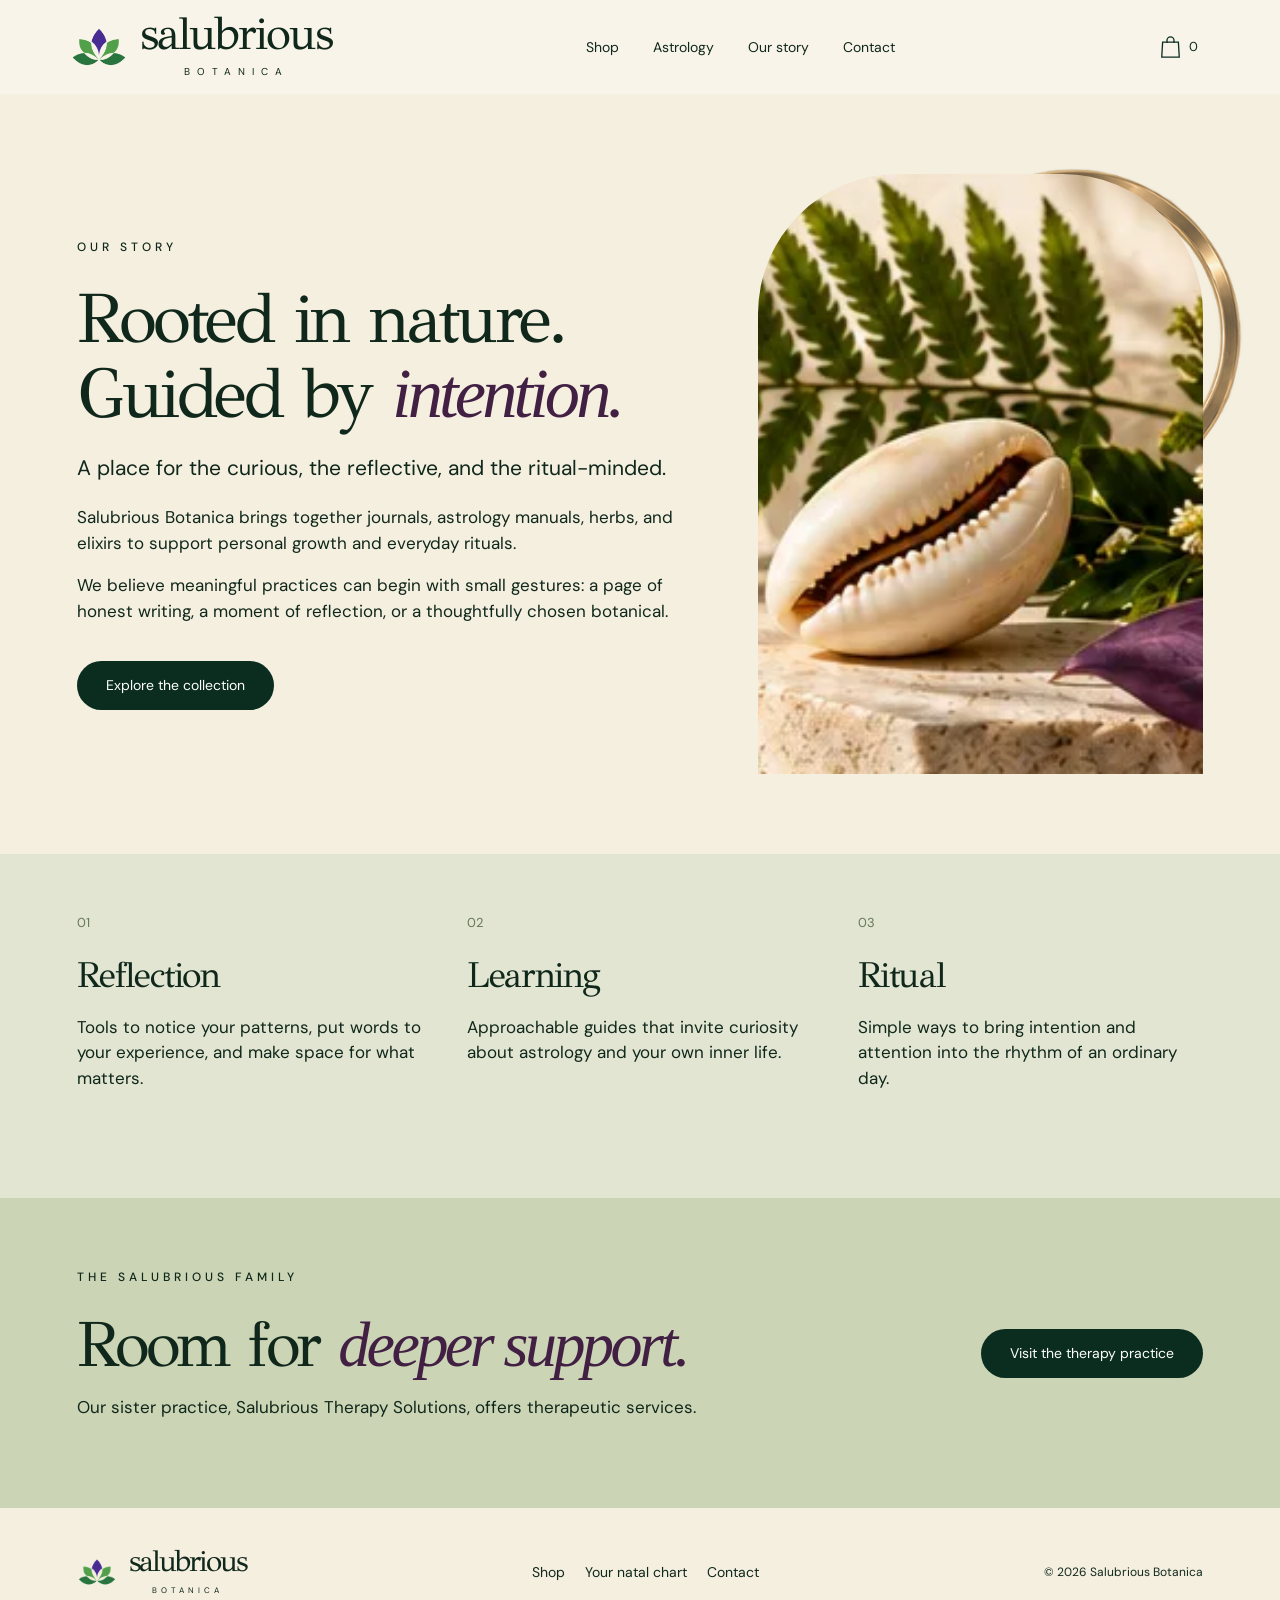
==== about/index.html @ 60b83672 "Initial commit: Salubrious Botanica static site" ====
<!doctype html><html lang="en"><head><meta charset="utf-8"><meta name="viewport" content="width=device-width,initial-scale=1"><title>Our Story · Salubrious Botanica</title><meta name="description" content="Our Story — botanical tools for intentional living."><link rel="icon" href="/assets/lotus.png"><link rel="preconnect" href="https://fonts.googleapis.com"><link rel="preconnect" href="https://fonts.gstatic.com" crossorigin><link href="https://fonts.googleapis.com/css2?family=DM+Sans:wght@400;500;600&family=GFS+Didot&display=swap" rel="stylesheet"><link rel="stylesheet" href="/styles.css"><link rel="stylesheet" href="/store.css"></head><body><header><a class="brand" href="/" aria-label="Salubrious Botanica home"><img src="/assets/lotus.png" alt="" width="58" height="58"><span>salubrious<small>BOTANICA</small></span></a><nav aria-label="Main navigation"><a href="/shop/">Shop</a><a href="/astrology/">Astrology</a><a href="/about/">Our story</a><a href="/contact/">Contact</a></nav><div class="header-actions"><button class="cart-toggle" aria-label="Open shopping bag"><svg width="21" height="24" viewBox="0 0 24 27" fill="none" aria-hidden="true"><path d="M3 8h18l1 17H2L3 8Z M8 9V6a4 4 0 0 1 8 0v3" stroke="currentColor" stroke-width="1.5"/></svg><span class="cart-count">0</span></button><button class="menu-toggle" aria-expanded="false" aria-label="Open menu">Menu</button></div></header><main><section class="about-layout"><div><p class="eyebrow">OUR STORY</p><h1>Rooted in nature.<br>Guided by <em>intention.</em></h1><p class="lead">A place for the curious, the reflective, and the ritual-minded.</p><p>Salubrious Botanica brings together journals, astrology manuals, herbs, and elixirs to support personal growth and everyday rituals.</p><p>We believe meaningful practices can begin with small gestures: a page of honest writing, a moment of reflection, or a thoughtfully chosen botanical.</p><a class="button" href="/shop/">Explore the collection</a></div><div class="about-art"><img src="/assets/ritual.webp" alt="Cowrie shell and botanicals on a sunlit stone surface"><img class="about-art-ring" src="/assets/ring.png" alt="" aria-hidden="true"></div></section><section class="values store-section"><article><span>01</span><h3>Reflection</h3><p>Tools to notice your patterns, put words to your experience, and make space for what matters.</p></article><article><span>02</span><h3>Learning</h3><p>Approachable guides that invite curiosity about astrology and your own inner life.</p></article><article><span>03</span><h3>Ritual</h3><p>Simple ways to bring intention and attention into the rhythm of an ordinary day.</p></article></section><section class="journal-callout"><div><p class="eyebrow">THE SALUBRIOUS FAMILY</p><h2>Room for <em>deeper support.</em></h2><p>Our sister practice, Salubrious Therapy Solutions, offers therapeutic services.</p></div><a class="button" href="https://www.salubrioustherapysolutions.com/">Visit the therapy practice</a></section></main><footer><a class="brand" href="/"><img src="/assets/lotus.png" alt="" width="40" height="40"><span>salubrious<small>BOTANICA</small></span></a><div class="footer-links"><a href="/shop/">Shop</a><a href="/astrology/">Your natal chart</a><a href="/contact/">Contact</a></div><small>© <span id="year"></span> Salubrious Botanica</small></footer><div id="toast" role="status" aria-live="polite"></div><dialog id="cart-dialog" aria-labelledby="cart-title"><div class="cart-head"><div><p class="eyebrow">YOUR RITUALS</p><h2 id="cart-title">Your bag</h2></div><button class="icon-close" data-close-cart aria-label="Close bag">×</button></div><div id="cart-lines"></div><div id="cart-summary"></div></dialog><script src="/catalog.js"></script><script src="/common.js"></script></body></html>
---- styles.css ----
:root{--forest:#0b2d20;--plum:#422044;--cream:#f4efdf;--sage:#cbd4b4;--ink:#10271b;--gold:#a99258}*{box-sizing:border-box}html{scroll-behavior:smooth;scroll-padding-top:90px}body{margin:0;background:var(--cream);color:var(--ink);font:17px/1.5 'DM Sans',sans-serif}a{color:inherit;text-decoration:none}button{font:inherit}a:focus-visible,button:focus-visible,summary:focus-visible{outline:3px solid #785382;outline-offset:6px}header{height:94px;padding:0 5.5%;display:flex;align-items:center;justify-content:space-between;gap:30px;background:#f8f4e9;position:relative;z-index:20}.brand{display:flex;align-items:center;gap:12px}.brand img{object-fit:contain}.brand span{font:46px/.9 'GFS Didot',Georgia,serif;letter-spacing:-2px}.brand small{display:block;font:10px/1.8 'DM Sans',sans-serif;letter-spacing:7px;text-align:center;margin-top:8px}nav{display:flex;gap:34px;font-size:14px}nav a:hover{color:var(--plum)}.button{border:0;background:var(--forest);color:#fff;padding:14px 29px;border-radius:99px;font-size:14px;display:inline-flex;align-items:center;justify-content:center;transition:background .2s,transform .2s}.button:hover{background:var(--plum);transform:translateY(-2px)}.menu-toggle{display:none}.hero{position:relative;min-height:780px;overflow:hidden;isolation:isolate;background:#eee6d5}.hero-backdrop{position:absolute;inset:0;z-index:-1;background:url('assets/backdrop.webp') center/cover}.hero-copy{position:relative;z-index:12;width:48%;padding:90px 0 95px 6%}.eyebrow{font-size:12px;font-weight:500;letter-spacing:4px;margin:0 0 26px}h1,h2,h3{font-family:'GFS Didot',Georgia,serif;font-weight:400;margin:0;letter-spacing:-.055em}h1{font-size:clamp(65px,7.65vw,124px);line-height:.94}em{font-family:Georgia,serif;font-weight:400;color:var(--plum);letter-spacing:-.055em}.intro{font-size:21px;line-height:1.45;margin:28px 0}.hero-stage{position:absolute;right:0;top:0;width:59%;height:100%;pointer-events:none}.layer{position:absolute;will-change:transform;transform:translate3d(var(--tx,0px),var(--ty,0px),0) rotate(var(--rot,0deg));opacity:1}.layer img{display:block;width:100%;height:100%;object-fit:contain;filter:drop-shadow(0 12px 12px #14230b18)}.pedestal{left:15%;bottom:-5%;width:83%;height:43%;z-index:2}.palm{right:-13%;top:4%;width:68%;height:76%;z-index:1}.vase{right:17%;bottom:13%;width:33%;height:48%;z-index:3}.ring{left:11%;top:25%;width:85%;height:66%;z-index:4}.monstera{left:-3%;top:15%;width:62%;height:55%;z-index:5}.shell{width:13%;height:21%;z-index:6}.shell::before{content:'';position:absolute;top:-300px;bottom:92%;left:50%;width:1px;background:#a89460}.shell-one{top:2%;left:35%;transform:rotate(-9deg)}.shell-two{top:12%;left:51%}.shell-three{top:23%;left:41%}.bottle{left:24%;bottom:12%;width:15%;height:25%;z-index:7}.journal{left:38%;bottom:10%;width:23%;height:27%;z-index:8}.replay{position:absolute;right:32px;bottom:25px;z-index:15;background:#f8f4e9cc;border:1px solid #234d3655;border-radius:30px;padding:8px 16px;color:var(--forest);font-size:12px;cursor:pointer}.section{padding:95px 6%}.shop{background:radial-gradient(ellipse at 80% 0,#eef0d8aa,transparent 65%),var(--sage)}.section-heading{display:flex;justify-content:space-between;align-items:end;margin-bottom:40px}h2{font-size:clamp(44px,6vw,90px);line-height:1.03}.category-note{font-size:11px;letter-spacing:2px;line-height:2.2;border-bottom:1px solid #54744c;padding-bottom:10px}.cards{display:grid;grid-template-columns:repeat(3,1fr);gap:24px}.card{background:var(--cream);border-radius:10px;overflow:hidden}.card-image{display:block;overflow:hidden;aspect-ratio:1.7}.card-image img{width:100%;height:100%;object-fit:cover;transition:transform .7s}.card:hover .card-image img{transform:scale(1.06)}.card-body{padding:26px 27px 30px}h3{font-size:29px;line-height:1.12;letter-spacing:-.04em}.card p{font-size:16px;line-height:1.4;margin:15px 0 28px;min-height:45px}.text-link{font-size:12px;letter-spacing:2px;text-transform:uppercase;border-bottom:1px solid #76906d;padding-bottom:8px;display:inline-block}.story{display:grid;grid-template-columns:1fr 1fr;align-items:center;overflow:hidden;background:#f7f0e1}.story-copy{padding:90px 0 90px 12%;position:relative;z-index:1}.story h2{font-size:clamp(45px,5.5vw,82px)}.story-copy>p:not(.eyebrow){max-width:520px;font-size:20px;margin-top:25px}.story-copy .story-detail{font-size:16px!important}.story>img{width:100%;height:100%;min-height:540px;object-fit:cover}.faq{background:#f9f6ee}.questions{margin-top:40px;max-width:1000px}details{border-top:1px solid #cad1c2;padding:23px 0}details:last-child{border-bottom:1px solid #cad1c2}summary{cursor:pointer;font-size:20px;list-style:none;display:flex;justify-content:space-between;gap:25px}summary::after{content:'+';font-size:28px;color:var(--plum)}details[open] summary::after{content:'−'}details p{max-width:760px;color:#465642;font-size:16px}details a{text-decoration:underline;overflow-wrap:anywhere}.newsletter{background:var(--forest);color:var(--cream);padding:90px 8%;display:flex;align-items:center;justify-content:space-between;gap:40px}.newsletter .eyebrow{color:#b8a264}.newsletter h2{font-size:clamp(40px,4vw,64px);letter-spacing:-.03em}.newsletter p{margin-bottom:0}.light{background:var(--cream);color:var(--forest);white-space:nowrap}.light:hover{color:#fff}footer{padding:40px 6%;display:flex;align-items:center;justify-content:space-between;gap:25px;font-size:14px}footer .brand span{font-size:30px}footer .brand small{font-size:8px;letter-spacing:4px}footer>a:not(.brand){overflow-wrap:anywhere}footer small{font-size:12px}
@media(min-width:1700px){.hero{min-height:920px}.hero-copy{padding-top:120px}}@media(max-width:1050px){header{height:82px;padding:0 4%}.brand span{font-size:34px}.brand img{width:43px;height:43px}nav{gap:20px}.header-cta{display:none}.hero{min-height:660px}.hero-copy{padding:70px 0 70px 5%;width:49%}h1{font-size:8vw}.intro{font-size:17px}.card-body{padding:22px 18px}h3{font-size:24px}.section{padding:75px 5%}.category-note{display:none}.story>img{min-height:500px}.story-copy{padding:65px 20px 65px 10%}footer{flex-wrap:wrap}}@media(max-width:700px){header{height:80px}.brand span{font-size:32px}.brand small{letter-spacing:5px;font-size:8px}nav{display:none;position:absolute;top:80px;left:0;right:0;background:#f8f4e9;padding:28px;box-shadow:0 8px 14px #0001}nav.open{display:flex;flex-direction:column}.menu-toggle{display:block;background:none;border:1px solid #164329;border-radius:30px;padding:8px 15px;font-size:13px;color:var(--forest)}.hero{min-height:1050px}.hero-copy{width:100%;padding:50px 6% 0}.eyebrow{font-size:10px;letter-spacing:2.4px}h1{font-size:clamp(64px,15vw,95px);line-height:.97}.hero-copy .intro{max-width:300px;font-size:18px}.hero-stage{width:100%;height:500px;bottom:0;top:auto;right:0}.hero-backdrop{background-position:62% bottom;background-size:auto 100%}.replay{right:18px;bottom:15px}.section{padding:65px 6%}h2{font-size:49px}.cards{grid-template-columns:1fr;gap:25px}.card-image{aspect-ratio:1.8}.card-body{padding:26px}h3{font-size:31px}.card p{min-height:0}.story{grid-template-columns:1fr}.story-copy{padding:65px 6% 40px}.story h2{font-size:51px}.story>img{min-height:0;height:330px}.newsletter{padding:65px 6%;flex-direction:column;align-items:start;gap:25px}.newsletter h2{font-size:46px}summary{font-size:18px}footer{flex-direction:column;align-items:start;padding:35px 6%}.desktop-break{display:none}}@media(prefers-reduced-motion:reduce){html{scroll-behavior:auto}*,*::before,*::after{transition:none!important;animation:none!important}.layer{will-change:auto}}
/* Additional independent layers restore the approved still life. */
.slab{left:6%;bottom:-1%;width:96%;height:12%;z-index:2}.column{left:44%;bottom:12%;width:22%;height:39%;z-index:2}.trailing-plant{left:-9%;bottom:0;width:39%;height:34%;z-index:10}.orb{left:53%;bottom:11%;width:27%;height:26%;z-index:6}.gold-sphere{left:69%;bottom:1%;width:13%;height:13%;z-index:11}.pedestal{left:27%;bottom:0;width:56%;height:25%;z-index:7}.bottle{left:27%;bottom:9%;height:23%;z-index:9}.journal{left:38%;bottom:10%;height:25%;z-index:9}.vase{right:14%;bottom:7%;height:54%;width:34%}.ring{left:16%;top:32%;width:79%;height:64%}.monstera{left:-3%;top:17%;width:59%;height:53%}.shell{height:auto;width:9%;transform-origin:50% 0}.shell img{height:auto;width:100%;object-fit:fill;filter:drop-shadow(2px 5px 4px #0002)}.shell::before{top:-1000px;bottom:calc(100% - 3px);left:50%;width:2px;background:#ac8950}.shell-one{top:0;left:35%}.shell-two{top:9%;left:49%}.shell-three{top:19%;left:40%}
/* The photographed cord is offset within the transparent asset. */
.shell::before{left:57.77%;bottom:calc(100% - 6px);transform:translateX(-50%)}
.shell{transform-origin:57.77% 0}
/* One shared scene proportion keeps the assembled still life compact. */
@media(min-width:701px){.hero{min-height:680px;height:clamp(680px,56vw,860px)}.hero-copy{padding-top:70px;padding-bottom:55px}.hero-stage{width:64%;height:auto;aspect-ratio:1.12;max-height:100%;top:auto;bottom:0;right:-1%}h1{font-size:clamp(68px,7.25vw,116px)}}
.hero-stage .layer img{object-fit:fill}
.palm{left:68%;right:auto;top:7%;width:42%;height:76%;z-index:1}
.monstera{left:10%;top:25%;width:43%;height:46%;z-index:5}
.vase{left:57%;right:auto;top:37%;bottom:auto;width:25%;height:54%;z-index:3}
.ring{left:33%;top:42%;width:65%;height:53%;z-index:4}
.column{left:47%;bottom:10%;width:19%;height:30%;z-index:2}
.slab{left:15%;bottom:0;width:88%;height:9%;z-index:2}
.pedestal{left:29%;bottom:2%;width:47%;height:16%;z-index:7}
.orb{left:61%;bottom:12%;width:22%;height:23%;z-index:6}
.gold-sphere{left:73%;bottom:2%;width:10%;height:10%;z-index:11}
.trailing-plant{left:0;bottom:1%;width:35%;height:31%;z-index:10}
.bottle{left:37%;bottom:11%;width:7%;height:20%;z-index:9}
.journal{left:43%;bottom:11%;width:17%;height:20%;z-index:9}
.shell{width:7.8%;height:auto}.shell-one{left:47%;top:0}.shell-two{left:59%;top:10%}.shell-three{left:51%;top:20%}
@media(max-width:700px){.hero{min-height:1050px}.hero-stage{width:111%;right:-7%;height:auto;aspect-ratio:1.12;bottom:0;top:auto;max-height:520px}}
.monstera{left:10%;top:24%;width:45%;height:76%;z-index:5}
.palm{left:56%;top:10%;width:43%;height:78%;z-index:1}
.trailing-plant{left:14%;bottom:3%;width:31%;height:32%;z-index:1}
.shell::before{display:none}
.wire-anchor{position:absolute;left:57.77%;top:.8%;width:0;height:0;pointer-events:none}
.hero-wires{position:absolute;inset:0;width:100%;height:100%;overflow:visible;pointer-events:none;z-index:6}
.hero-wires line{stroke:#ac8950;stroke-width:1.5;vector-effect:non-scaling-stroke}
/* On phones the shell group hangs from the hero ceiling, above the still life. */
@media(max-width:700px){
 .shell{width:5.8%;z-index:14}
 .shell-one{left:73%;top:calc(0px - var(--hero-gap,650px) + 45px)}
 .shell-two{left:84%;top:calc(0px - var(--hero-gap,650px) + 90px)}
 .shell-three{left:92%;top:calc(0px - var(--hero-gap,650px) + 145px)}
 .hero-wires{z-index:13}
}
@media(max-width:700px){
 body.menu-open{overflow:hidden}
 header nav.open{position:fixed;inset:0;width:100%;height:100vh;height:100dvh;z-index:30;display:flex;flex-direction:column;align-items:center;justify-content:center;gap:30px;padding:100px 24px;background:#f8f4e9;box-shadow:none;text-align:center;overflow-y:auto}
 header nav.open a{font-family:'GFS Didot',Georgia,serif;font-size:clamp(36px,10vw,56px);line-height:1.2;letter-spacing:-.035em;padding:5px 20px}
 header nav.open a:hover{color:var(--plum)}
 body.menu-open .menu-toggle{position:fixed;top:22px;right:4%;z-index:31;background:#f8f4e9}
}
@media(max-width:700px) and (max-height:500px){header nav.open{gap:10px;padding:60px 20px 20px}header nav.open a{font-size:30px;padding:2px 16px}}
---- store.css ----
.header-actions{display:flex;align-items:center;gap:18px}.cart-toggle{background:transparent;border:0;display:flex;gap:8px;align-items:center;color:var(--forest);padding:12px;cursor:pointer}.cart-count{font-size:13px}.inner-intro{padding:85px 6% 65px;background:linear-gradient(110deg,#e5e9d5,#f4efdf 80%)}.inner-intro h1{font-size:clamp(58px,7vw,106px);line-height:1.04}.inner-intro>p:not(.eyebrow){font-size:20px;max-width:620px;margin-top:25px}.store-section{padding:55px 6% 90px}.sample-note{font-size:14px;color:#47503e;border-left:2px solid #a99258;padding:12px 18px;background:#eee9d9;margin:0 0 30px}.shop-toolbar{display:flex;justify-content:space-between;gap:20px;align-items:center;flex-wrap:wrap}.filters{display:flex;gap:9px;flex-wrap:wrap}.filters button{border:1px solid #bfc9b6;background:none;border-radius:40px;padding:11px 19px;cursor:pointer;font-size:14px;color:var(--forest)}.filters button.active{background:var(--forest);color:#fff;border-color:var(--forest)}.sort-label{font-size:14px;display:flex;align-items:center;gap:9px}select,input{font:inherit;color:var(--forest);border:1px solid #b5bea9;background:#fcfaf4;border-radius:5px;padding:12px;max-width:100%}select{cursor:pointer}label{font-size:14px}.muted{font-size:14px;color:#52604c}.product-grid{display:grid;grid-template-columns:repeat(3,minmax(0,1fr));gap:45px 28px}.product-photo{display:block;aspect-ratio:1;position:relative;overflow:hidden;border-radius:8px}.product-photo img{width:100%;height:100%;object-fit:cover;transition:transform .7s}.product-photo:hover img{transform:scale(1.035)}.product-photo>span{position:absolute;bottom:16px;left:16px;border-radius:24px;padding:7px 13px;background:#f8f3e9dd;font-size:12px;letter-spacing:1px}.product-card-info{padding:22px 0}.product-card-info .eyebrow{font-size:10px;letter-spacing:2px;margin-bottom:12px}.product-card-info h3{font-size:29px}.product-card-info p:not(.eyebrow){font-size:15px;color:#52604c;line-height:1.5}.product-card-bottom{display:flex;justify-content:space-between;align-items:center;gap:15px}.small-add{background:none;border:0;border-bottom:1px solid #6f8269;padding:8px 0;font-size:13px;cursor:pointer;color:var(--forest)}.product-card-bottom strong{font-size:17px;font-weight:500}.journal-callout{padding:70px 6%;background:var(--sage);display:flex;justify-content:space-between;gap:35px;align-items:center}.journal-callout h2{font-size:clamp(42px,5vw,70px)}.product-detail{display:grid;grid-template-columns:1fr 1fr;gap:6%;padding:65px 6% 90px;align-items:start}.product-gallery img{width:100%;height:auto;border-radius:8px;display:block}.product-gallery{position:sticky;top:30px}.product-copy h1{font-size:clamp(46px,4.5vw,70px);line-height:1.06;margin:20px 0}.breadcrumb{font-size:13px;color:#617058;display:block;margin-bottom:38px}.product-copy .eyebrow{font-size:11px;margin-bottom:10px}.product-price{font-size:24px}.product-price span{font-size:12px;letter-spacing:1px;margin-left:8px}.lead{font-size:21px}.product-size{font-size:14px;color:#637159}.buy-row{display:flex;align-items:end;gap:18px;margin:28px 0 12px}.buy-row label{display:flex;flex-direction:column;gap:8px}.buy-row .button{flex:1;cursor:pointer;padding:17px 24px}.product-copy details ul{padding-left:20px;font-size:15px}.product-copy details summary{font-size:17px}.demo-caption{font-size:12px;color:#617058;margin:12px 0 25px}.related h2{font-size:60px;margin-bottom:40px}.about-layout{padding:80px 6%;display:grid;grid-template-columns:1.15fr .85fr;gap:7%;align-items:center}.about-layout h1{font-size:clamp(45px,5.5vw,83px);line-height:1.06}.about-layout p{max-width:600px}.about-layout>img{width:100%;height:600px;object-fit:cover;border-radius:140px 140px 0 0}.about-layout .button{margin-top:20px}.values{display:grid;grid-template-columns:repeat(3,1fr);gap:45px;background:#e1e5d1}.values span{color:#68785c;font-size:13px}.values h3{font-size:36px;margin:20px 0}.contact-grid{display:grid;grid-template-columns:repeat(3,1fr);gap:40px}.contact-grid h3{font-size:31px;margin-bottom:20px}.contact-grid a{font-size:16px;text-decoration:underline;overflow-wrap:anywhere}.contact-grid p{font-size:16px}.footer-links{display:flex;gap:20px}.not-found{grid-column:1/-1;padding:70px 0}.not-found h1{font-size:70px}body.cart-open{overflow:hidden}#cart-dialog{position:fixed;inset:0 0 0 auto;width:min(500px,100%);height:100dvh;max-height:100dvh;max-width:100%;margin:0;padding:30px;background:#f9f6ec;border:0;color:var(--forest);box-shadow:-10px 0 50px #0002;overflow:auto}#cart-dialog::backdrop{background:#071e1b77;backdrop-filter:blur(3px)}.cart-head{display:flex;justify-content:space-between;align-items:center;border-bottom:1px solid #ccd2c1;padding-bottom:22px}.cart-head .eyebrow{font-size:10px;margin:0 0 8px}.cart-head h2{font-size:43px}.icon-close{background:none;border:0;font-size:32px;padding:10px;cursor:pointer;color:var(--forest)}.cart-line{display:grid;grid-template-columns:80px 1fr auto;gap:16px;padding:25px 0;border-bottom:1px solid #d4d8c9}.cart-line img{width:80px;height:90px;object-fit:cover;border-radius:4px}.cart-line h3{font-size:21px}.cart-line p{font-size:14px;margin:8px 0}.quantity{display:inline-flex;align-items:center;border:1px solid #becab4;border-radius:3px;gap:8px}.quantity button{background:none;border:0;width:28px;height:28px;cursor:pointer;color:var(--forest)}.quantity span{font-size:14px;min-width:15px;text-align:center}.quantity button:disabled{opacity:.3;cursor:default}.line-end{display:flex;flex-direction:column;align-items:end;gap:35px}.line-end strong{font-size:14px;white-space:nowrap}.line-end button{font-size:11px;text-decoration:underline;background:none;border:0;color:#6d695b;cursor:pointer}.subtotal{display:flex;justify-content:space-between;font-size:19px;gap:25px;margin:25px 0 12px}.full{width:100%;margin-top:14px}.empty-bag{padding:70px 0}.empty-bag h3{font-size:37px}.empty-bag .eyebrow{font-size:10px}.empty-bag .button{margin-top:20px}#toast{position:fixed;bottom:25px;left:50%;transform:translate(-50%,20px);opacity:0;pointer-events:none;padding:12px 25px;border-radius:30px;background:var(--forest);color:#fff;font-size:14px;z-index:100;transition:.2s}#toast.visible{transform:translate(-50%,0);opacity:1}.checkout-layout{display:grid;grid-template-columns:1.5fr 1fr;gap:70px}.checkout-layout aside{background:#e3e8d4;padding:35px;align-self:start}.checkout-layout .cart-line{grid-template-columns:95px 1fr auto}.checkout-layout .cart-line img{width:95px;height:95px}.checkout-layout h3{font-size:30px}.astrology-intro{background:var(--forest);color:var(--cream);padding:75px 6%}.astrology-intro h1{font-size:clamp(58px,6vw,95px);line-height:1.04}.astrology-intro em{color:#cab4d4}.astrology-intro>p:not(.eyebrow){max-width:650px;font-size:20px}.chart-workspace{display:grid;grid-template-columns:1fr 1fr;gap:60px;padding:65px 6%;align-items:start}.birth-form{background:#fffdf7;padding:35px;border:1px solid #d9ddcd;border-radius:10px}.birth-form h2{font-size:40px;margin-bottom:12px}.form-grid{display:grid;grid-template-columns:1fr 1fr;gap:20px}.field{display:flex;flex-direction:column;gap:8px;margin-top:20px}.field.full-field{grid-column:1/-1}.field small{font-size:12px;color:#5a6851}.birth-form input,.birth-form select{width:100%}.check-row{display:flex;gap:9px;align-items:center;font-size:14px;margin:18px 0}.check-row input{width:17px;height:17px;accent-color:var(--forest)}.search-row{display:flex;gap:8px}.search-row input{min-width:0}.search-row button{border-radius:5px;border:0;background:var(--forest);color:white;padding:10px 18px;cursor:pointer}.city-options{display:flex;flex-direction:column;gap:8px}.city-options button{text-align:left;background:#eef0e3;border:1px solid #bac6aa;padding:12px;font-size:14px;cursor:pointer;border-radius:4px;color:var(--forest)}.selected-place{color:#43593c;font-size:14px}.form-error{color:#96302d;font-size:14px;min-height:20px}.form-actions{display:flex;flex-wrap:wrap;align-items:center;gap:20px;margin-top:25px}.form-actions .button{cursor:pointer}.plain-button{border:0;border-bottom:1px solid #8d9d82;background:none;color:var(--forest);padding:5px 0;cursor:pointer;font-size:14px}.chart-preview{position:sticky;top:30px;text-align:center}.chart-preview #chart-wheel>svg{max-width:100%;height:auto}.chart-preview h3{font-size:34px;margin-top:15px}.chart-placeholder{min-height:420px;display:flex;flex-direction:column;align-items:center;justify-content:center;border:1px solid #b8c6ab;border-radius:50%;aspect-ratio:1;background:radial-gradient(circle,#f8f4e9 42%,#dce3cd 100%);padding:55px}.chart-placeholder p{font-size:16px;max-width:270px}.zodiac-text{font-family:Georgia,serif;font-size:30px;color:var(--plum);letter-spacing:10px;line-height:1.7}.chart-note{font-size:13px;color:#5c6b52}.report{padding:65px 6%;background:#e3e8d6}.report[hidden]{display:none}.report-top{display:flex;justify-content:space-between;gap:25px;align-items:center}.report h2{font-size:65px}.report h3{font-size:33px}.big-three{display:grid;grid-template-columns:repeat(3,1fr);gap:20px;margin:40px 0}.placement-tile{background:#f8f5eb;padding:28px;border-radius:7px}.placement-tile .eyebrow{font-size:11px;margin:0 0 15px}.placement-tile h3{font-size:35px}.placement-tile p{font-size:14px;margin-bottom:0}.report-columns{display:grid;grid-template-columns:1.15fr .85fr;gap:55px}.reading-section{padding:25px 0;border-top:1px solid #aebba0}.reading-section h3{margin-bottom:14px}.reading-section p{font-size:16px;line-height:1.7}.placement-table{border-collapse:collapse;width:100%;font-size:14px}.placement-table th,.placement-table td{padding:14px 10px;text-align:left;border-bottom:1px solid #b9c6ad}.placement-table th{font-weight:500}.table-wrap{overflow:auto}.aspect-list{padding-left:20px;font-size:15px}.aspect-list li{padding-bottom:12px}.report-actions{display:flex;gap:15px;flex-wrap:wrap}.report-actions button{cursor:pointer}.manual-fields{padding-top:10px}.manual-fields summary{font-size:14px}.astro-privacy{font-size:12px;color:#617058;margin-top:20px}.method-note{font-size:13px;border-top:1px solid #aebba0;margin-top:30px;padding-top:20px}.empty-status{font-size:14px}.astrology-intro .eyebrow{color:#bca669}.form-grid input:disabled{opacity:.5}.saved-report-notice{font-size:12px;color:#64715b}
@media(max-width:1000px){.product-grid{grid-template-columns:repeat(2,minmax(0,1fr))}.chart-workspace{gap:25px;padding:45px 4%}.birth-form{padding:24px}.about-layout{gap:5%}.contact-grid{grid-template-columns:1fr 1fr}.report-columns{grid-template-columns:1fr}.report h2{font-size:53px}.chart-placeholder{min-height:300px;padding:25px}.chart-placeholder h3{font-size:30px}.product-copy h1{font-size:49px}}
@media(max-width:700px){.header-actions{gap:6px}.cart-toggle{padding:8px}.inner-intro{padding:55px 6% 35px}.inner-intro h1{font-size:55px}.inner-intro>p:not(.eyebrow){font-size:17px}.store-section{padding:35px 6% 60px}.filters{gap:6px}.filters button{font-size:12px;padding:9px 13px}.shop-toolbar{align-items:start}.product-grid{grid-template-columns:repeat(2,minmax(0,1fr));gap:30px 14px}.product-card-info h3{font-size:23px}.product-card-info .eyebrow{font-size:9px;letter-spacing:1px}.product-card-info p:not(.eyebrow){font-size:13px}.product-card-bottom{align-items:start;flex-direction:column;gap:5px}.product-photo>span{font-size:10px;padding:5px 9px;bottom:9px;left:9px}.product-card-info{padding:17px 0}.product-detail{grid-template-columns:1fr;padding:25px 6% 50px;gap:30px}.product-gallery{position:static}.product-copy h1{font-size:48px}.breadcrumb{margin-bottom:25px}.related h2{font-size:45px}.journal-callout{padding:55px 6%;display:block}.journal-callout .button{margin-top:25px}.about-layout{grid-template-columns:1fr;padding:55px 6%;gap:40px}.about-layout h1{font-size:52px}.about-layout>img{height:350px}.values{grid-template-columns:1fr;gap:25px}.values article{border-bottom:1px solid #b7c3aa;padding-bottom:20px}.contact-grid{grid-template-columns:1fr;gap:35px}.footer-links{flex-wrap:wrap}#cart-dialog{padding:24px 18px}.cart-line{grid-template-columns:65px 1fr auto;gap:12px}.cart-line img{width:65px;height:78px}.cart-line h3{font-size:20px}.line-end strong{font-size:13px}.checkout-layout{grid-template-columns:1fr;gap:35px}.checkout-layout aside{padding:25px}.astrology-intro{padding:55px 6%}.astrology-intro h1{font-size:58px}.astrology-intro>p:not(.eyebrow){font-size:17px}.chart-workspace{grid-template-columns:1fr;padding:35px 6%}.chart-preview{position:static}.birth-form{padding:22px}.chart-placeholder{min-height:280px}.report{padding:50px 6%}.report h2{font-size:47px}.report-top{display:block}.report-actions{margin-top:25px}.big-three{grid-template-columns:1fr;gap:12px}.placement-tile{padding:22px}.report-columns{gap:30px}.form-grid{gap:12px}.report h3{font-size:29px}.placement-table{font-size:12px}.placement-table th,.placement-table td{padding:12px 6px}.search-row button{padding:10px 12px}.birth-form h2{font-size:34px}}
@media print{header,footer,.birth-form,.astrology-intro,.report-actions,.method-note a,.cart-toggle,#toast{display:none!important}.chart-workspace{display:block;padding:0}.chart-preview{position:static;max-width:500px;margin:auto}.chart-placeholder{display:none}.report{background:white;padding:20px}.report h2{font-size:40px}.report-columns{display:block}.reading-section{break-inside:avoid}.placement-tile{background:white;border:1px solid #ccc}.big-three{grid-template-columns:repeat(3,1fr)}body{background:white;color:black}.report[hidden]{display:none}}
@media(max-width:380px){header{gap:8px}.brand{gap:7px}header .brand span{font-size:27px}header .brand img{width:33px;height:33px}header .brand small{font-size:7px;letter-spacing:4px}.header-actions{gap:2px}.cart-toggle{padding:6px}.menu-toggle{font-size:12px;padding:7px 12px}.product-card-info h3{font-size:21px}.form-grid{grid-template-columns:1fr}.chart-placeholder{min-height:240px;padding:20px}}

/* Botanical compositions carry the landing-page palette into the inner pages. */
.inner-intro,.astrology-intro{position:relative;isolation:isolate;overflow:hidden}
.inner-intro>h1,.astrology-intro>h1,.inner-intro>p,.astrology-intro>p{position:relative;z-index:2;max-width:64%}
.inner-intro>p:not(.eyebrow),.astrology-intro>p:not(.eyebrow){max-width:min(620px,60%)}
.header-decoration{position:absolute;right:3%;top:0;bottom:0;width:32%;pointer-events:none;z-index:1}
.header-decoration:before{content:"";position:absolute;width:75%;aspect-ratio:1;left:6%;top:12%;border:1px solid #a28b5650;border-radius:50%}
.header-decoration img{position:absolute;object-fit:contain;filter:drop-shadow(0 12px 12px #172e2312)}
.deco-halo{width:83%;height:90%;left:0;top:5%;opacity:.85}
.deco-sprig{width:80%;height:106%;right:-14%;top:4%;transform:rotate(-12deg)}
.deco-object{width:43%;height:66%;left:23%;bottom:4%;transform:rotate(-9deg)}
.deco-small-object{width:21%;height:41%;left:5%;bottom:8%;transform:rotate(8deg)}
.decoration-astrology .deco-sprig{opacity:.7;right:-18%;top:1%}
.decoration-astrology .deco-object{width:54%;height:62%;left:18%;bottom:16%;transform:none}
.decoration-astrology .deco-small-object{width:19%;height:23%;left:62%;bottom:12%;transform:none}
.decoration-astrology:before{border-color:#cab47755}
.decoration-contact .deco-sprig{width:69%;height:106%;right:-7%;top:7%;transform:rotate(-25deg)}
.decoration-contact .deco-object{width:23%;height:72%;left:26%;top:-4%;bottom:auto;transform:rotate(-6deg);filter:drop-shadow(0 10px 10px #172e2320)}
.decoration-checkout .deco-object{width:44%;height:72%;bottom:3%}
.about-art{position:relative;isolation:isolate}
.about-art>img:first-child{display:block;width:100%;height:600px;object-fit:cover;border-radius:140px 140px 0 0}
.about-art-ring{position:absolute;right:-9%;top:-8%;width:77%;height:70%;object-fit:contain;opacity:.7;pointer-events:none;z-index:-1}
.product-copy{position:relative;isolation:isolate}
.product-heading-accent{position:absolute;right:-3%;top:-25px;width:125px;height:145px;object-fit:contain;opacity:.16;transform:rotate(-20deg);z-index:-1;pointer-events:none}
.zodiac-icon-grid{display:grid;grid-template-columns:repeat(6,28px);gap:17px;color:var(--plum);margin:0 auto 20px}
.zodiac-icon-grid svg{width:28px;height:28px}
.placement-tile{position:relative}
.placement-icon{position:absolute;right:22px;top:23px;width:34px;height:34px;color:var(--plum)}
.placement-icon svg{width:100%;height:100%}
.placement-tile .eyebrow{padding-right:40px}
@media(min-width:701px) and (max-width:1000px){.header-decoration{right:1%;width:34%}.inner-intro h1{font-size:72px}.astrology-intro h1{font-size:70px}.zodiac-icon-grid{grid-template-columns:repeat(6,22px);gap:12px}.zodiac-icon-grid svg{width:22px;height:22px}}
@media(max-width:700px){.inner-intro>h1,.astrology-intro>h1,.inner-intro>p,.astrology-intro>p,.inner-intro>p:not(.eyebrow),.astrology-intro>p:not(.eyebrow){max-width:100%}.header-decoration{position:relative;width:250px;height:185px;right:auto;top:auto;bottom:auto;margin:-5px -6% -35px auto}.astrology-intro .header-decoration{height:200px;margin-bottom:-50px}.header-decoration:before{width:63%;top:10%;left:15%}.deco-halo{width:74%;left:7%}.deco-sprig{right:-6%;width:70%}.decoration-contact .deco-object{top:-8%;height:76%}.about-art>img:first-child{height:350px}.about-art-ring{right:-5%;top:-10%;height:80%}.product-heading-accent{width:95px;height:120px;top:-10px;right:0}.zodiac-icon-grid{grid-template-columns:repeat(6,24px);gap:13px}.zodiac-icon-grid svg{width:24px;height:24px}}
@media(max-width:380px){.zodiac-icon-grid{grid-template-columns:repeat(6,22px);gap:9px}.zodiac-icon-grid svg{width:22px;height:22px}}
@media print{.header-decoration,.product-heading-accent{display:none}.placement-icon{width:25px;height:25px}}
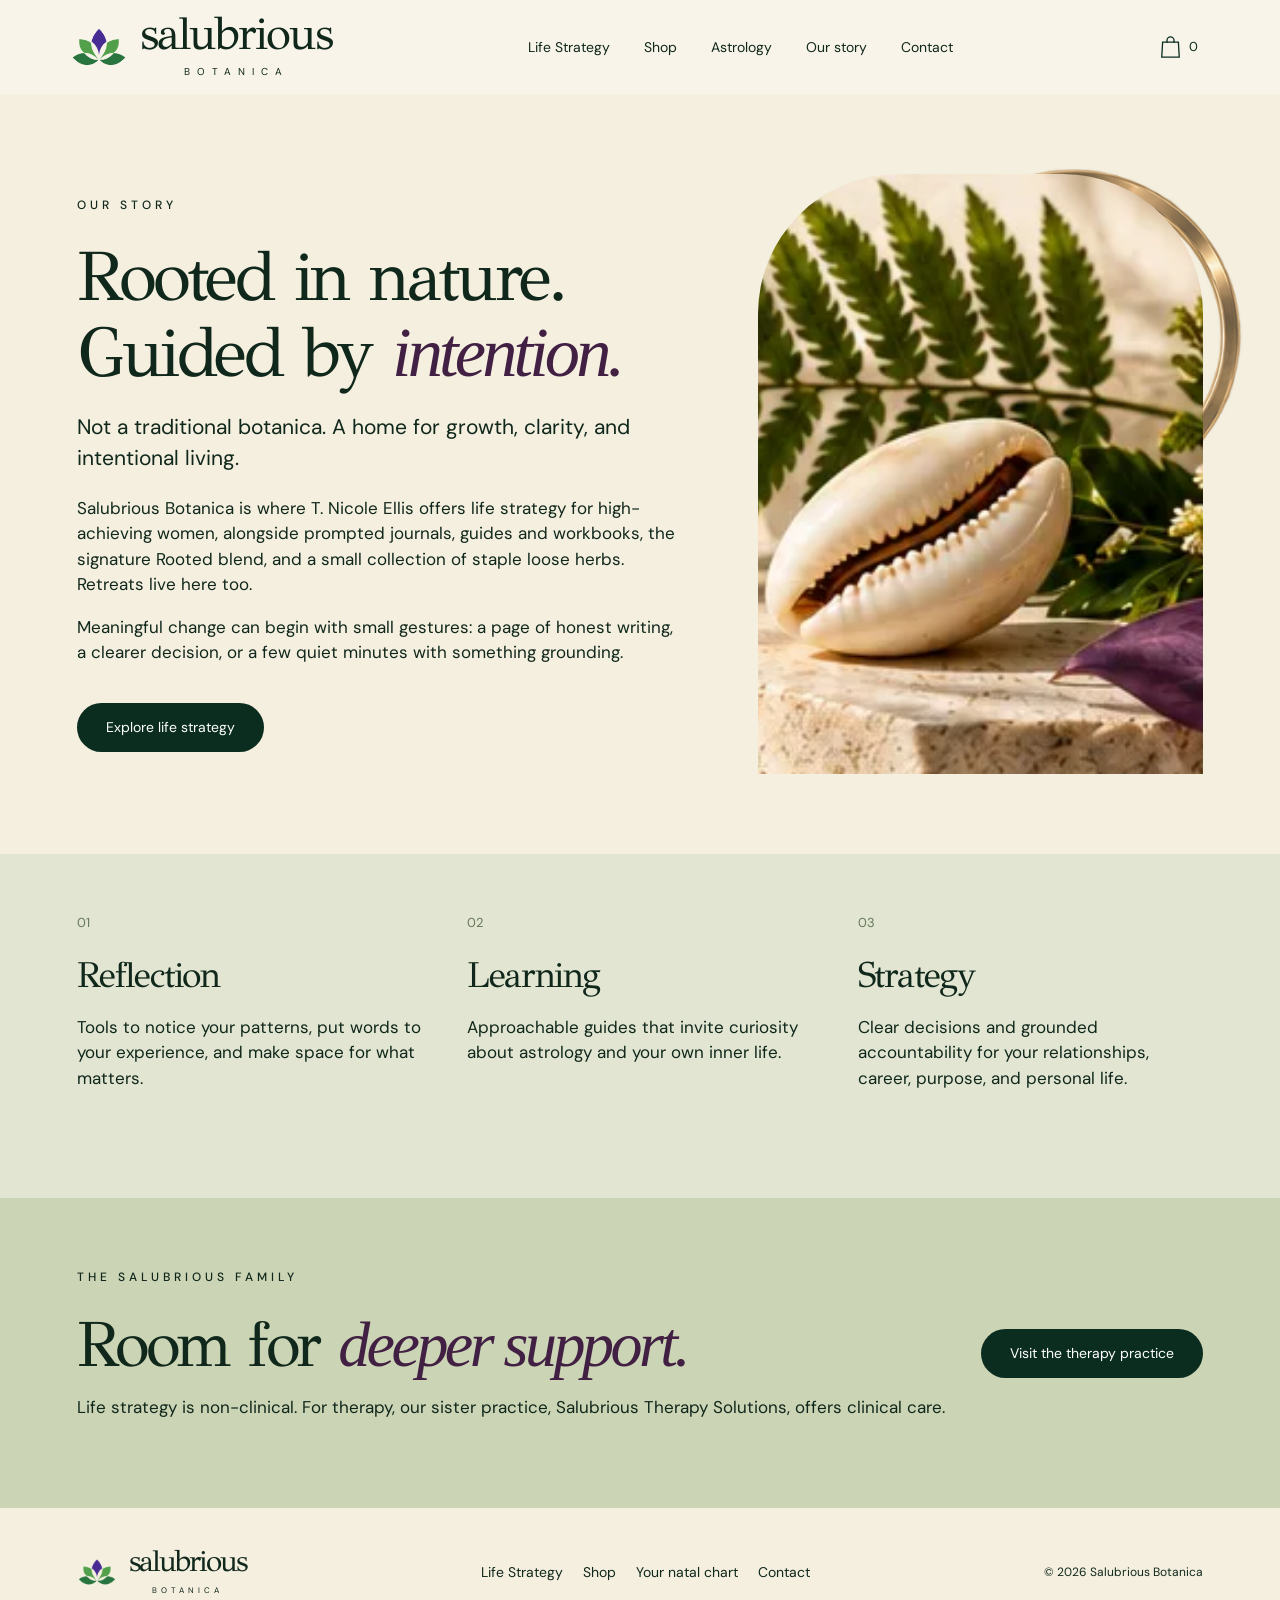
==== commit 6ed59d6b: "Add Life Strategy page; restructure shop around Rooted, journals, guides, loose herbs" ====
--- a/about/index.html
+++ b/about/index.html
@@ -1 +1 @@
-<!doctype html><html lang="en"><head><meta charset="utf-8"><meta name="viewport" content="width=device-width,initial-scale=1"><title>Our Story · Salubrious Botanica</title><meta name="description" content="Our Story — botanical tools for intentional living."><link rel="icon" href="/assets/lotus.png"><link rel="preconnect" href="https://fonts.googleapis.com"><link rel="preconnect" href="https://fonts.gstatic.com" crossorigin><link href="https://fonts.googleapis.com/css2?family=DM+Sans:wght@400;500;600&family=GFS+Didot&display=swap" rel="stylesheet"><link rel="stylesheet" href="/styles.css"><link rel="stylesheet" href="/store.css"></head><body><header><a class="brand" href="/" aria-label="Salubrious Botanica home"><img src="/assets/lotus.png" alt="" width="58" height="58"><span>salubrious<small>BOTANICA</small></span></a><nav aria-label="Main navigation"><a href="/shop/">Shop</a><a href="/astrology/">Astrology</a><a href="/about/">Our story</a><a href="/contact/">Contact</a></nav><div class="header-actions"><button class="cart-toggle" aria-label="Open shopping bag"><svg width="21" height="24" viewBox="0 0 24 27" fill="none" aria-hidden="true"><path d="M3 8h18l1 17H2L3 8Z M8 9V6a4 4 0 0 1 8 0v3" stroke="currentColor" stroke-width="1.5"/></svg><span class="cart-count">0</span></button><button class="menu-toggle" aria-expanded="false" aria-label="Open menu">Menu</button></div></header><main><section class="about-layout"><div><p class="eyebrow">OUR STORY</p><h1>Rooted in nature.<br>Guided by <em>intention.</em></h1><p class="lead">A place for the curious, the reflective, and the ritual-minded.</p><p>Salubrious Botanica brings together journals, astrology manuals, herbs, and elixirs to support personal growth and everyday rituals.</p><p>We believe meaningful practices can begin with small gestures: a page of honest writing, a moment of reflection, or a thoughtfully chosen botanical.</p><a class="button" href="/shop/">Explore the collection</a></div><div class="about-art"><img src="/assets/ritual.webp" alt="Cowrie shell and botanicals on a sunlit stone surface"><img class="about-art-ring" src="/assets/ring.png" alt="" aria-hidden="true"></div></section><section class="values store-section"><article><span>01</span><h3>Reflection</h3><p>Tools to notice your patterns, put words to your experience, and make space for what matters.</p></article><article><span>02</span><h3>Learning</h3><p>Approachable guides that invite curiosity about astrology and your own inner life.</p></article><article><span>03</span><h3>Ritual</h3><p>Simple ways to bring intention and attention into the rhythm of an ordinary day.</p></article></section><section class="journal-callout"><div><p class="eyebrow">THE SALUBRIOUS FAMILY</p><h2>Room for <em>deeper support.</em></h2><p>Our sister practice, Salubrious Therapy Solutions, offers therapeutic services.</p></div><a class="button" href="https://www.salubrioustherapysolutions.com/">Visit the therapy practice</a></section></main><footer><a class="brand" href="/"><img src="/assets/lotus.png" alt="" width="40" height="40"><span>salubrious<small>BOTANICA</small></span></a><div class="footer-links"><a href="/shop/">Shop</a><a href="/astrology/">Your natal chart</a><a href="/contact/">Contact</a></div><small>© <span id="year"></span> Salubrious Botanica</small></footer><div id="toast" role="status" aria-live="polite"></div><dialog id="cart-dialog" aria-labelledby="cart-title"><div class="cart-head"><div><p class="eyebrow">YOUR RITUALS</p><h2 id="cart-title">Your bag</h2></div><button class="icon-close" data-close-cart aria-label="Close bag">×</button></div><div id="cart-lines"></div><div id="cart-summary"></div></dialog><script src="/catalog.js"></script><script src="/common.js"></script></body></html>+<!doctype html><html lang="en"><head><meta charset="utf-8"><meta name="viewport" content="width=device-width,initial-scale=1"><title>Our Story · Salubrious Botanica</title><meta name="description" content="Our Story — botanical tools for intentional living."><link rel="icon" href="/assets/lotus.png"><link rel="preconnect" href="https://fonts.googleapis.com"><link rel="preconnect" href="https://fonts.gstatic.com" crossorigin><link href="https://fonts.googleapis.com/css2?family=DM+Sans:wght@400;500;600&family=GFS+Didot&display=swap" rel="stylesheet"><link rel="stylesheet" href="/styles.css"><link rel="stylesheet" href="/store.css"></head><body><header><a class="brand" href="/" aria-label="Salubrious Botanica home"><img src="/assets/lotus.png" alt="" width="58" height="58"><span>salubrious<small>BOTANICA</small></span></a><nav aria-label="Main navigation"><a href="/life-strategy/">Life Strategy</a><a href="/shop/">Shop</a><a href="/astrology/">Astrology</a><a href="/about/">Our story</a><a href="/contact/">Contact</a></nav><div class="header-actions"><button class="cart-toggle" aria-label="Open shopping bag"><svg width="21" height="24" viewBox="0 0 24 27" fill="none" aria-hidden="true"><path d="M3 8h18l1 17H2L3 8Z M8 9V6a4 4 0 0 1 8 0v3" stroke="currentColor" stroke-width="1.5"/></svg><span class="cart-count">0</span></button><button class="menu-toggle" aria-expanded="false" aria-label="Open menu">Menu</button></div></header><main><section class="about-layout"><div><p class="eyebrow">OUR STORY</p><h1>Rooted in nature.<br>Guided by <em>intention.</em></h1><p class="lead">Not a traditional botanica. A home for growth, clarity, and intentional living.</p><p>Salubrious Botanica is where T. Nicole Ellis offers life strategy for high-achieving women, alongside prompted journals, guides and workbooks, the signature Rooted blend, and a small collection of staple loose herbs. Retreats live here too.</p><p>Meaningful change can begin with small gestures: a page of honest writing, a clearer decision, or a few quiet minutes with something grounding.</p><a class="button" href="/life-strategy/">Explore life strategy</a></div><div class="about-art"><img src="/assets/ritual.webp" alt="Cowrie shell and botanicals on a sunlit stone surface"><img class="about-art-ring" src="/assets/ring.png" alt="" aria-hidden="true"></div></section><section class="values store-section"><article><span>01</span><h3>Reflection</h3><p>Tools to notice your patterns, put words to your experience, and make space for what matters.</p></article><article><span>02</span><h3>Learning</h3><p>Approachable guides that invite curiosity about astrology and your own inner life.</p></article><article><span>03</span><h3>Strategy</h3><p>Clear decisions and grounded accountability for your relationships, career, purpose, and personal life.</p></article></section><section class="journal-callout"><div><p class="eyebrow">THE SALUBRIOUS FAMILY</p><h2>Room for <em>deeper support.</em></h2><p>Life strategy is non-clinical. For therapy, our sister practice, Salubrious Therapy Solutions, offers clinical care.</p></div><a class="button" href="https://www.salubrioustherapysolutions.com/">Visit the therapy practice</a></section></main><footer><a class="brand" href="/"><img src="/assets/lotus.png" alt="" width="40" height="40"><span>salubrious<small>BOTANICA</small></span></a><div class="footer-links"><a href="/life-strategy/">Life Strategy</a><a href="/shop/">Shop</a><a href="/astrology/">Your natal chart</a><a href="/contact/">Contact</a></div><small>© <span id="year"></span> Salubrious Botanica</small></footer><div id="toast" role="status" aria-live="polite"></div><dialog id="cart-dialog" aria-labelledby="cart-title"><div class="cart-head"><div><p class="eyebrow">YOUR RITUALS</p><h2 id="cart-title">Your bag</h2></div><button class="icon-close" data-close-cart aria-label="Close bag">×</button></div><div id="cart-lines"></div><div id="cart-summary"></div></dialog><script src="/catalog.js"></script><script src="/common.js"></script></body></html>
--- a/store.css
+++ b/store.css
@@ -37,3 +37,5 @@
 @media(max-width:700px){.inner-intro>h1,.astrology-intro>h1,.inner-intro>p,.astrology-intro>p,.inner-intro>p:not(.eyebrow),.astrology-intro>p:not(.eyebrow){max-width:100%}.header-decoration{position:relative;width:250px;height:185px;right:auto;top:auto;bottom:auto;margin:-5px -6% -35px auto}.astrology-intro .header-decoration{height:200px;margin-bottom:-50px}.header-decoration:before{width:63%;top:10%;left:15%}.deco-halo{width:74%;left:7%}.deco-sprig{right:-6%;width:70%}.decoration-contact .deco-object{top:-8%;height:76%}.about-art>img:first-child{height:350px}.about-art-ring{right:-5%;top:-10%;height:80%}.product-heading-accent{width:95px;height:120px;top:-10px;right:0}.zodiac-icon-grid{grid-template-columns:repeat(6,24px);gap:13px}.zodiac-icon-grid svg{width:24px;height:24px}}
 @media(max-width:380px){.zodiac-icon-grid{grid-template-columns:repeat(6,22px);gap:9px}.zodiac-icon-grid svg{width:22px;height:22px}}
 @media print{.header-decoration,.product-heading-accent{display:none}.placement-icon{width:25px;height:25px}}
+.about-layout h2{font-size:clamp(36px,4vw,58px);line-height:1.08;margin-bottom:24px}
+.about-layout p+p{margin-top:16px}
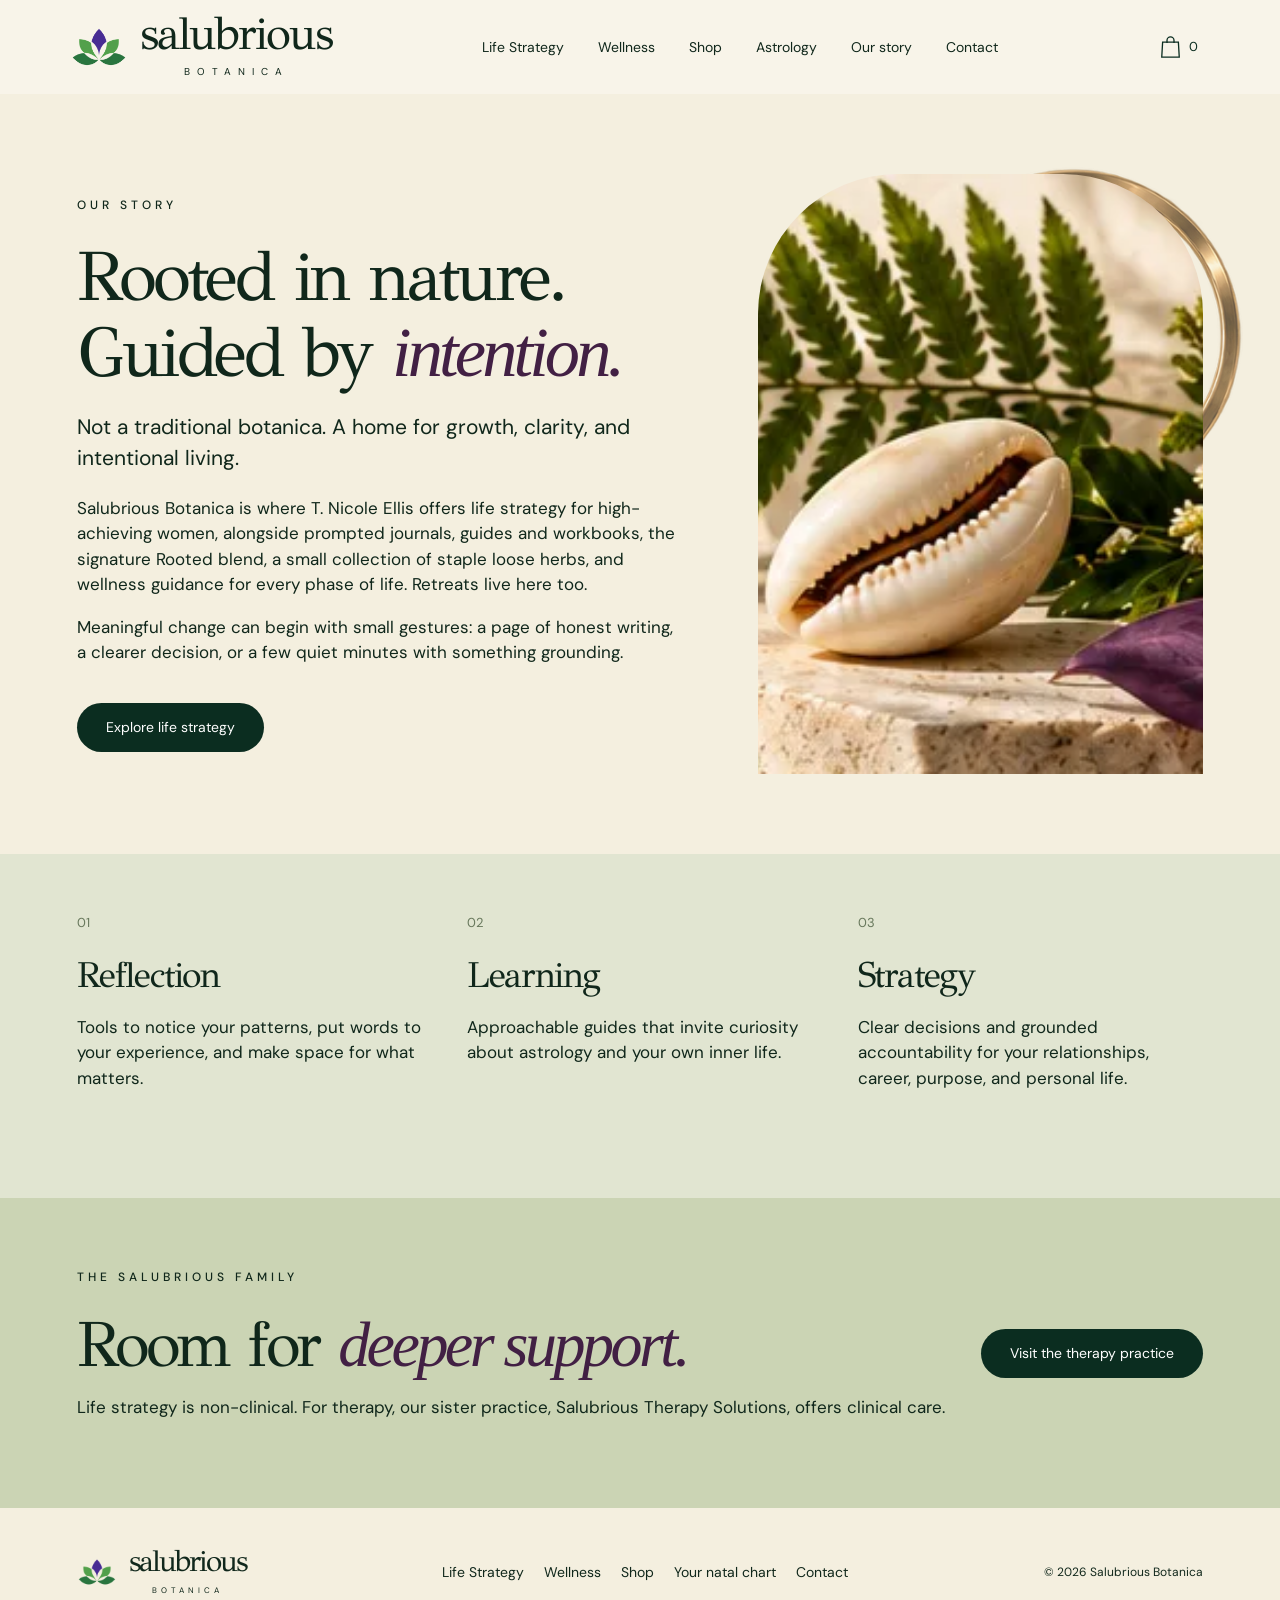
==== commit ba5a5625: "Add Wellness page: life-phase guidance service + upcoming articles" ====
--- a/about/index.html
+++ b/about/index.html
@@ -1 +1 @@
-<!doctype html><html lang="en"><head><meta charset="utf-8"><meta name="viewport" content="width=device-width,initial-scale=1"><title>Our Story · Salubrious Botanica</title><meta name="description" content="Our Story — botanical tools for intentional living."><link rel="icon" href="/assets/lotus.png"><link rel="preconnect" href="https://fonts.googleapis.com"><link rel="preconnect" href="https://fonts.gstatic.com" crossorigin><link href="https://fonts.googleapis.com/css2?family=DM+Sans:wght@400;500;600&family=GFS+Didot&display=swap" rel="stylesheet"><link rel="stylesheet" href="/styles.css"><link rel="stylesheet" href="/store.css"></head><body><header><a class="brand" href="/" aria-label="Salubrious Botanica home"><img src="/assets/lotus.png" alt="" width="58" height="58"><span>salubrious<small>BOTANICA</small></span></a><nav aria-label="Main navigation"><a href="/life-strategy/">Life Strategy</a><a href="/shop/">Shop</a><a href="/astrology/">Astrology</a><a href="/about/">Our story</a><a href="/contact/">Contact</a></nav><div class="header-actions"><button class="cart-toggle" aria-label="Open shopping bag"><svg width="21" height="24" viewBox="0 0 24 27" fill="none" aria-hidden="true"><path d="M3 8h18l1 17H2L3 8Z M8 9V6a4 4 0 0 1 8 0v3" stroke="currentColor" stroke-width="1.5"/></svg><span class="cart-count">0</span></button><button class="menu-toggle" aria-expanded="false" aria-label="Open menu">Menu</button></div></header><main><section class="about-layout"><div><p class="eyebrow">OUR STORY</p><h1>Rooted in nature.<br>Guided by <em>intention.</em></h1><p class="lead">Not a traditional botanica. A home for growth, clarity, and intentional living.</p><p>Salubrious Botanica is where T. Nicole Ellis offers life strategy for high-achieving women, alongside prompted journals, guides and workbooks, the signature Rooted blend, and a small collection of staple loose herbs. Retreats live here too.</p><p>Meaningful change can begin with small gestures: a page of honest writing, a clearer decision, or a few quiet minutes with something grounding.</p><a class="button" href="/life-strategy/">Explore life strategy</a></div><div class="about-art"><img src="/assets/ritual.webp" alt="Cowrie shell and botanicals on a sunlit stone surface"><img class="about-art-ring" src="/assets/ring.png" alt="" aria-hidden="true"></div></section><section class="values store-section"><article><span>01</span><h3>Reflection</h3><p>Tools to notice your patterns, put words to your experience, and make space for what matters.</p></article><article><span>02</span><h3>Learning</h3><p>Approachable guides that invite curiosity about astrology and your own inner life.</p></article><article><span>03</span><h3>Strategy</h3><p>Clear decisions and grounded accountability for your relationships, career, purpose, and personal life.</p></article></section><section class="journal-callout"><div><p class="eyebrow">THE SALUBRIOUS FAMILY</p><h2>Room for <em>deeper support.</em></h2><p>Life strategy is non-clinical. For therapy, our sister practice, Salubrious Therapy Solutions, offers clinical care.</p></div><a class="button" href="https://www.salubrioustherapysolutions.com/">Visit the therapy practice</a></section></main><footer><a class="brand" href="/"><img src="/assets/lotus.png" alt="" width="40" height="40"><span>salubrious<small>BOTANICA</small></span></a><div class="footer-links"><a href="/life-strategy/">Life Strategy</a><a href="/shop/">Shop</a><a href="/astrology/">Your natal chart</a><a href="/contact/">Contact</a></div><small>© <span id="year"></span> Salubrious Botanica</small></footer><div id="toast" role="status" aria-live="polite"></div><dialog id="cart-dialog" aria-labelledby="cart-title"><div class="cart-head"><div><p class="eyebrow">YOUR RITUALS</p><h2 id="cart-title">Your bag</h2></div><button class="icon-close" data-close-cart aria-label="Close bag">×</button></div><div id="cart-lines"></div><div id="cart-summary"></div></dialog><script src="/catalog.js"></script><script src="/common.js"></script></body></html>+<!doctype html><html lang="en"><head><meta charset="utf-8"><meta name="viewport" content="width=device-width,initial-scale=1"><title>Our Story · Salubrious Botanica</title><meta name="description" content="Our Story — botanical tools for intentional living."><link rel="icon" href="/assets/lotus.png"><link rel="preconnect" href="https://fonts.googleapis.com"><link rel="preconnect" href="https://fonts.gstatic.com" crossorigin><link href="https://fonts.googleapis.com/css2?family=DM+Sans:wght@400;500;600&family=GFS+Didot&display=swap" rel="stylesheet"><link rel="stylesheet" href="/styles.css"><link rel="stylesheet" href="/store.css"></head><body><header><a class="brand" href="/" aria-label="Salubrious Botanica home"><img src="/assets/lotus.png" alt="" width="58" height="58"><span>salubrious<small>BOTANICA</small></span></a><nav aria-label="Main navigation"><a href="/life-strategy/">Life Strategy</a><a href="/wellness/">Wellness</a><a href="/shop/">Shop</a><a href="/astrology/">Astrology</a><a href="/about/">Our story</a><a href="/contact/">Contact</a></nav><div class="header-actions"><button class="cart-toggle" aria-label="Open shopping bag"><svg width="21" height="24" viewBox="0 0 24 27" fill="none" aria-hidden="true"><path d="M3 8h18l1 17H2L3 8Z M8 9V6a4 4 0 0 1 8 0v3" stroke="currentColor" stroke-width="1.5"/></svg><span class="cart-count">0</span></button><button class="menu-toggle" aria-expanded="false" aria-label="Open menu">Menu</button></div></header><main><section class="about-layout"><div><p class="eyebrow">OUR STORY</p><h1>Rooted in nature.<br>Guided by <em>intention.</em></h1><p class="lead">Not a traditional botanica. A home for growth, clarity, and intentional living.</p><p>Salubrious Botanica is where T. Nicole Ellis offers life strategy for high-achieving women, alongside prompted journals, guides and workbooks, the signature Rooted blend, a small collection of staple loose herbs, and wellness guidance for every phase of life. Retreats live here too.</p><p>Meaningful change can begin with small gestures: a page of honest writing, a clearer decision, or a few quiet minutes with something grounding.</p><a class="button" href="/life-strategy/">Explore life strategy</a></div><div class="about-art"><img src="/assets/ritual.webp" alt="Cowrie shell and botanicals on a sunlit stone surface"><img class="about-art-ring" src="/assets/ring.png" alt="" aria-hidden="true"></div></section><section class="values store-section"><article><span>01</span><h3>Reflection</h3><p>Tools to notice your patterns, put words to your experience, and make space for what matters.</p></article><article><span>02</span><h3>Learning</h3><p>Approachable guides that invite curiosity about astrology and your own inner life.</p></article><article><span>03</span><h3>Strategy</h3><p>Clear decisions and grounded accountability for your relationships, career, purpose, and personal life.</p></article></section><section class="journal-callout"><div><p class="eyebrow">THE SALUBRIOUS FAMILY</p><h2>Room for <em>deeper support.</em></h2><p>Life strategy is non-clinical. For therapy, our sister practice, Salubrious Therapy Solutions, offers clinical care.</p></div><a class="button" href="https://www.salubrioustherapysolutions.com/">Visit the therapy practice</a></section></main><footer><a class="brand" href="/"><img src="/assets/lotus.png" alt="" width="40" height="40"><span>salubrious<small>BOTANICA</small></span></a><div class="footer-links"><a href="/life-strategy/">Life Strategy</a><a href="/wellness/">Wellness</a><a href="/shop/">Shop</a><a href="/astrology/">Your natal chart</a><a href="/contact/">Contact</a></div><small>© <span id="year"></span> Salubrious Botanica</small></footer><div id="toast" role="status" aria-live="polite"></div><dialog id="cart-dialog" aria-labelledby="cart-title"><div class="cart-head"><div><p class="eyebrow">YOUR RITUALS</p><h2 id="cart-title">Your bag</h2></div><button class="icon-close" data-close-cart aria-label="Close bag">×</button></div><div id="cart-lines"></div><div id="cart-summary"></div></dialog><script src="/catalog.js"></script><script src="/common.js"></script></body></html>
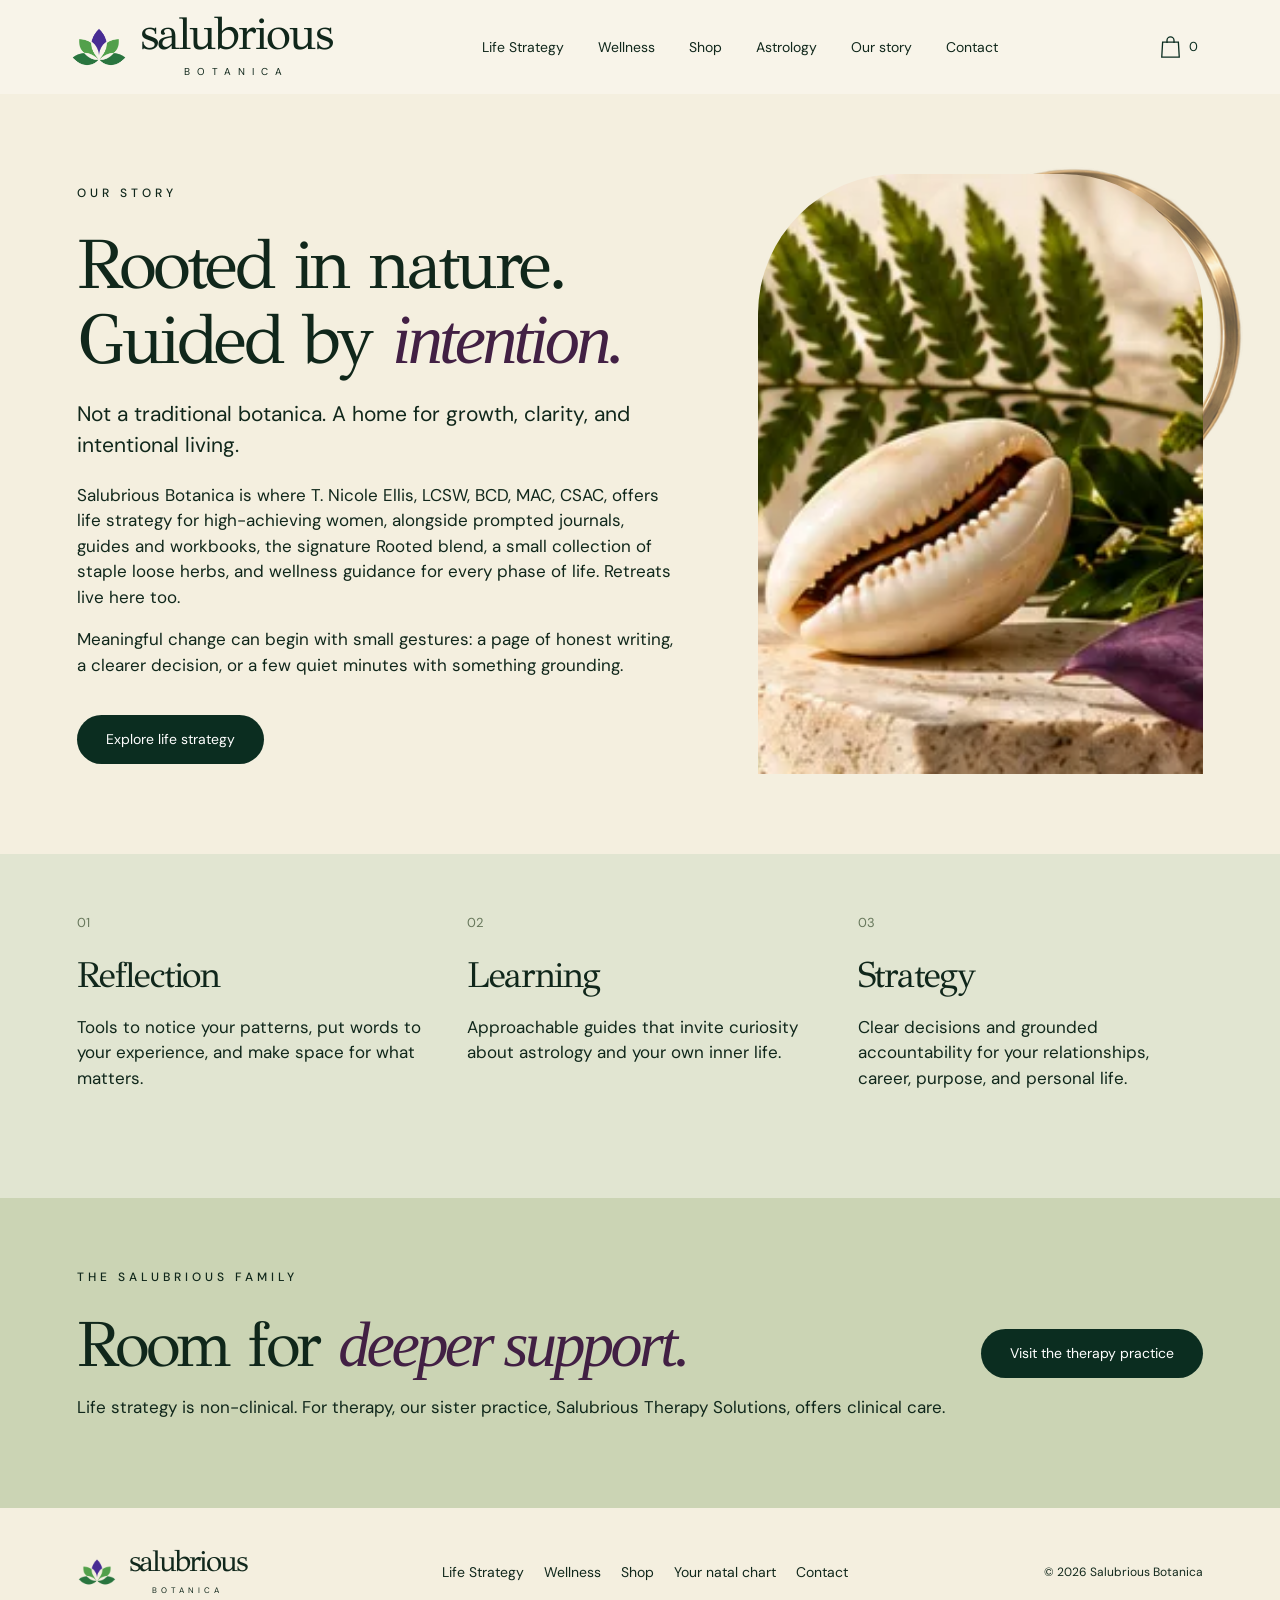
==== commit eb75d14d: "Credentials next to Nicole's name everywhere on Botanica" ====
--- a/about/index.html
+++ b/about/index.html
@@ -1 +1 @@
-<!doctype html><html lang="en"><head><meta charset="utf-8"><meta name="viewport" content="width=device-width,initial-scale=1"><title>Our Story · Salubrious Botanica</title><meta name="description" content="Our Story — botanical tools for intentional living."><link rel="icon" href="/assets/lotus.png"><link rel="preconnect" href="https://fonts.googleapis.com"><link rel="preconnect" href="https://fonts.gstatic.com" crossorigin><link href="https://fonts.googleapis.com/css2?family=DM+Sans:wght@400;500;600&family=GFS+Didot&display=swap" rel="stylesheet"><link rel="stylesheet" href="/styles.css"><link rel="stylesheet" href="/store.css"></head><body><header><a class="brand" href="/" aria-label="Salubrious Botanica home"><img src="/assets/lotus.png" alt="" width="58" height="58"><span>salubrious<small>BOTANICA</small></span></a><nav aria-label="Main navigation"><a href="/life-strategy/">Life Strategy</a><a href="/wellness/">Wellness</a><a href="/shop/">Shop</a><a href="/astrology/">Astrology</a><a href="/about/">Our story</a><a href="/contact/">Contact</a></nav><div class="header-actions"><button class="cart-toggle" aria-label="Open shopping bag"><svg width="21" height="24" viewBox="0 0 24 27" fill="none" aria-hidden="true"><path d="M3 8h18l1 17H2L3 8Z M8 9V6a4 4 0 0 1 8 0v3" stroke="currentColor" stroke-width="1.5"/></svg><span class="cart-count">0</span></button><button class="menu-toggle" aria-expanded="false" aria-label="Open menu">Menu</button></div></header><main><section class="about-layout"><div><p class="eyebrow">OUR STORY</p><h1>Rooted in nature.<br>Guided by <em>intention.</em></h1><p class="lead">Not a traditional botanica. A home for growth, clarity, and intentional living.</p><p>Salubrious Botanica is where T. Nicole Ellis offers life strategy for high-achieving women, alongside prompted journals, guides and workbooks, the signature Rooted blend, a small collection of staple loose herbs, and wellness guidance for every phase of life. Retreats live here too.</p><p>Meaningful change can begin with small gestures: a page of honest writing, a clearer decision, or a few quiet minutes with something grounding.</p><a class="button" href="/life-strategy/">Explore life strategy</a></div><div class="about-art"><img src="/assets/ritual.webp" alt="Cowrie shell and botanicals on a sunlit stone surface"><img class="about-art-ring" src="/assets/ring.png" alt="" aria-hidden="true"></div></section><section class="values store-section"><article><span>01</span><h3>Reflection</h3><p>Tools to notice your patterns, put words to your experience, and make space for what matters.</p></article><article><span>02</span><h3>Learning</h3><p>Approachable guides that invite curiosity about astrology and your own inner life.</p></article><article><span>03</span><h3>Strategy</h3><p>Clear decisions and grounded accountability for your relationships, career, purpose, and personal life.</p></article></section><section class="journal-callout"><div><p class="eyebrow">THE SALUBRIOUS FAMILY</p><h2>Room for <em>deeper support.</em></h2><p>Life strategy is non-clinical. For therapy, our sister practice, Salubrious Therapy Solutions, offers clinical care.</p></div><a class="button" href="https://www.salubrioustherapysolutions.com/">Visit the therapy practice</a></section></main><footer><a class="brand" href="/"><img src="/assets/lotus.png" alt="" width="40" height="40"><span>salubrious<small>BOTANICA</small></span></a><div class="footer-links"><a href="/life-strategy/">Life Strategy</a><a href="/wellness/">Wellness</a><a href="/shop/">Shop</a><a href="/astrology/">Your natal chart</a><a href="/contact/">Contact</a></div><small>© <span id="year"></span> Salubrious Botanica</small></footer><div id="toast" role="status" aria-live="polite"></div><dialog id="cart-dialog" aria-labelledby="cart-title"><div class="cart-head"><div><p class="eyebrow">YOUR RITUALS</p><h2 id="cart-title">Your bag</h2></div><button class="icon-close" data-close-cart aria-label="Close bag">×</button></div><div id="cart-lines"></div><div id="cart-summary"></div></dialog><script src="/catalog.js"></script><script src="/common.js"></script></body></html>+<!doctype html><html lang="en"><head><meta charset="utf-8"><meta name="viewport" content="width=device-width,initial-scale=1"><title>Our Story · Salubrious Botanica</title><meta name="description" content="Our Story — botanical tools for intentional living."><link rel="icon" href="/assets/lotus.png"><link rel="preconnect" href="https://fonts.googleapis.com"><link rel="preconnect" href="https://fonts.gstatic.com" crossorigin><link href="https://fonts.googleapis.com/css2?family=DM+Sans:wght@400;500;600&family=GFS+Didot&display=swap" rel="stylesheet"><link rel="stylesheet" href="/styles.css"><link rel="stylesheet" href="/store.css"></head><body><header><a class="brand" href="/" aria-label="Salubrious Botanica home"><img src="/assets/lotus.png" alt="" width="58" height="58"><span>salubrious<small>BOTANICA</small></span></a><nav aria-label="Main navigation"><a href="/life-strategy/">Life Strategy</a><a href="/wellness/">Wellness</a><a href="/shop/">Shop</a><a href="/astrology/">Astrology</a><a href="/about/">Our story</a><a href="/contact/">Contact</a></nav><div class="header-actions"><button class="cart-toggle" aria-label="Open shopping bag"><svg width="21" height="24" viewBox="0 0 24 27" fill="none" aria-hidden="true"><path d="M3 8h18l1 17H2L3 8Z M8 9V6a4 4 0 0 1 8 0v3" stroke="currentColor" stroke-width="1.5"/></svg><span class="cart-count">0</span></button><button class="menu-toggle" aria-expanded="false" aria-label="Open menu">Menu</button></div></header><main><section class="about-layout"><div><p class="eyebrow">OUR STORY</p><h1>Rooted in nature.<br>Guided by <em>intention.</em></h1><p class="lead">Not a traditional botanica. A home for growth, clarity, and intentional living.</p><p>Salubrious Botanica is where T. Nicole Ellis, LCSW, BCD, MAC, CSAC, offers life strategy for high-achieving women, alongside prompted journals, guides and workbooks, the signature Rooted blend, a small collection of staple loose herbs, and wellness guidance for every phase of life. Retreats live here too.</p><p>Meaningful change can begin with small gestures: a page of honest writing, a clearer decision, or a few quiet minutes with something grounding.</p><a class="button" href="/life-strategy/">Explore life strategy</a></div><div class="about-art"><img src="/assets/ritual.webp" alt="Cowrie shell and botanicals on a sunlit stone surface"><img class="about-art-ring" src="/assets/ring.png" alt="" aria-hidden="true"></div></section><section class="values store-section"><article><span>01</span><h3>Reflection</h3><p>Tools to notice your patterns, put words to your experience, and make space for what matters.</p></article><article><span>02</span><h3>Learning</h3><p>Approachable guides that invite curiosity about astrology and your own inner life.</p></article><article><span>03</span><h3>Strategy</h3><p>Clear decisions and grounded accountability for your relationships, career, purpose, and personal life.</p></article></section><section class="journal-callout"><div><p class="eyebrow">THE SALUBRIOUS FAMILY</p><h2>Room for <em>deeper support.</em></h2><p>Life strategy is non-clinical. For therapy, our sister practice, Salubrious Therapy Solutions, offers clinical care.</p></div><a class="button" href="https://www.salubrioustherapysolutions.com/">Visit the therapy practice</a></section></main><footer><a class="brand" href="/"><img src="/assets/lotus.png" alt="" width="40" height="40"><span>salubrious<small>BOTANICA</small></span></a><div class="footer-links"><a href="/life-strategy/">Life Strategy</a><a href="/wellness/">Wellness</a><a href="/shop/">Shop</a><a href="/astrology/">Your natal chart</a><a href="/contact/">Contact</a></div><small>© <span id="year"></span> Salubrious Botanica</small></footer><div id="toast" role="status" aria-live="polite"></div><dialog id="cart-dialog" aria-labelledby="cart-title"><div class="cart-head"><div><p class="eyebrow">YOUR RITUALS</p><h2 id="cart-title">Your bag</h2></div><button class="icon-close" data-close-cart aria-label="Close bag">×</button></div><div id="cart-lines"></div><div id="cart-summary"></div></dialog><script src="/catalog.js"></script><script src="/common.js"></script><script src="/hq.js" defer></script></body></html>
--- a/store.css
+++ b/store.css
@@ -39,3 +39,91 @@
 @media print{.header-decoration,.product-heading-accent{display:none}.placement-icon{width:25px;height:25px}}
 .about-layout h2{font-size:clamp(36px,4vw,58px);line-height:1.08;margin-bottom:24px}
 .about-layout p+p{margin-top:16px}
+.hp{position:absolute!important;left:-9999px!important;width:1px;height:1px;opacity:0}
+.sr-only{position:absolute;width:1px;height:1px;overflow:hidden;clip:rect(0 0 0 0);white-space:nowrap}
+.inquiry{display:grid;grid-template-columns:.8fr 1.2fr;gap:6%;align-items:start;border-top:1px solid #d9d2bd}
+.inquiry h2{font-size:clamp(34px,4vw,54px);line-height:1.08;margin:10px 0 18px}
+.inquiry-form{display:grid;gap:18px}
+.inquiry-form label{display:flex;flex-direction:column;gap:8px;font-size:14px;color:var(--ink)}
+.inquiry-form .optional{color:#6b7466}
+.inquiry-form input,.inquiry-form select,.inquiry-form textarea{font:inherit;font-size:16px;padding:13px 15px;border:1px solid #cfc7ae;border-radius:12px;background:#fffdf7;color:var(--ink);outline:none}
+.inquiry-form input:focus,.inquiry-form select:focus,.inquiry-form textarea:focus{border-color:var(--forest);box-shadow:0 0 0 3px #0b2d2014}
+.inquiry-form .button{justify-self:start;border:0;cursor:pointer}
+.form-row{display:grid;grid-template-columns:1fr 1fr;gap:18px}
+.form-status{font-size:14px;min-height:1.2em;margin:0}
+.form-status.ok{color:var(--forest);font-weight:500}
+.form-status.error{color:#9b2c2c}
+.newsletter-form{display:flex;flex-wrap:wrap;gap:10px;align-items:center;max-width:460px;width:100%}
+.newsletter-form input[type=email]{flex:1;min-width:200px;font:inherit;font-size:16px;padding:13px 18px;border-radius:999px;border:1px solid #ffffff55;background:#ffffff14;color:#fff;outline:none}
+.newsletter-form input[type=email]::placeholder{color:#ffffffb0}
+.newsletter-form .button{border:0;cursor:pointer}
+.newsletter-form .form-status{flex-basis:100%;color:#fff}
+.newsletter-form .form-status.error{color:#ffd6d1}
+@media(max-width:800px){.inquiry,.form-row{grid-template-columns:1fr}}
+
+.offers{background:var(--cream)}.offers>h2{margin-bottom:50px}
+.offer-grid{display:grid;grid-template-columns:repeat(3,1fr);gap:22px}
+.offer{display:flex;flex-direction:column;background:#fbf8ef;border:1px solid #e3dcc6;border-radius:22px;padding:32px 28px}
+.offer h3{font-size:28px;margin:6px 0 14px;line-height:1.1}.offer>p:not([class]){margin:0 0 22px;flex:1}
+.offer-kicker{font-size:11px;letter-spacing:3px;color:#68785c;margin:0}
+.offer-price{font-family:"GFS Didot",serif;font-size:30px;margin:0;color:var(--forest)}
+.offer-note{font-size:13px;color:#6b6a5c;margin:4px 0 22px}.offer .button{align-self:flex-start}
+.offer-price.soon{font-size:22px}
+@media(max-width:1050px){.offer-grid{grid-template-columns:repeat(2,1fr)}}@media(max-width:640px){.offer-grid{grid-template-columns:1fr}}
+.offer.featured{background:var(--plum);border-color:var(--plum);color:#fff}
+.offer.featured .offer-kicker,.offer.featured .offer-note{color:#d9c99a}.offer.featured .offer-price{color:#fff}
+.offer.featured .button{background:var(--gold)}.offer.featured .button:hover{background:#fff;color:var(--plum)}
+.manuals{margin-top:22px;display:flex;justify-content:space-between;align-items:center;gap:40px;background:var(--sage);border-radius:22px;padding:34px 36px}
+.manuals h3{font-size:30px;margin:6px 0 10px}.manuals p:not([class]){margin:0;max-width:560px}.manuals-buy{flex-shrink:0}
+@media(max-width:700px){.offers>h2{margin-bottom:32px}.offer{padding:26px 22px}.manuals{display:block;padding:28px 22px}.manuals-buy{margin-top:22px}}
+.booking{background:var(--cream)}.booking-app{max-width:860px;margin:0 auto}
+.booking-step{font-size:30px;margin:44px 0 16px}.booking-app>.booking-step:first-of-type{margin-top:0}
+.booking-muted{color:#5f6457;font-size:14px;margin:6px 0 0}.booking-notice{background:var(--sage);padding:14px 18px;border-radius:14px;margin:0 0 24px}
+.booking-types{display:grid;grid-template-columns:repeat(auto-fit,minmax(260px,1fr));gap:16px}
+.booking-type{text-align:left;cursor:pointer;background:#fbf8ef;border:1px solid #e3dcc6;border-radius:18px;padding:22px 24px;font:inherit;color:inherit;display:flex;flex-direction:column;gap:6px;transition:border-color .2s}
+.booking-type:hover{border-color:var(--forest)}.booking-type strong{font-family:"GFS Didot",serif;font-size:22px;font-weight:400}.booking-type span{font-size:13px;color:#68785c}.booking-type em{font-style:normal;font-size:15px;line-height:1.5}
+.booking-type.on{background:var(--forest);border-color:var(--forest);color:#fff}.booking-type.on span{color:#d9c99a}
+.booking-days{display:flex;gap:8px;overflow-x:auto;padding:16px 0 8px}
+.booking-days button,.booking-times button{cursor:pointer;font:inherit;font-size:14px;border:1px solid #d9d2bb;background:#fbf8ef;color:var(--ink);border-radius:99px;padding:9px 16px;white-space:nowrap;transition:border-color .2s}
+.booking-times{display:grid;grid-template-columns:repeat(5,1fr);gap:8px;margin-top:10px}.booking-times button{border-radius:12px;padding:12px 8px}
+.booking-days button:hover,.booking-times button:hover{border-color:var(--forest)}
+.booking-days button.on,.booking-times button.on{background:var(--forest);border-color:var(--forest);color:#fff}
+.booking-form{margin-top:10px}.booking-form .button{margin-top:10px;flex:none}
+.booking-done{text-align:center;background:var(--sage);border-radius:22px;padding:48px 28px}.booking-done h2{font-size:clamp(32px,4vw,46px);margin:0 0 14px}.booking-done .button{margin:22px 0 8px}
+.booking-foot{max-width:860px;margin:40px auto 0;font-size:13px;color:#5f6457}.booking-foot a{text-decoration:underline}
+@media(max-width:700px){.booking-times{grid-template-columns:repeat(3,1fr)}.booking-step{font-size:26px}}
+.booking-type em{color:inherit}.booking-type.on em{color:#f1ece0}
+.booking-card{background:#fbf8f0;border:1px solid #cad1c2;border-radius:18px;padding:22px;margin:18px 0}.booking-pay-actions{display:flex;flex-wrap:wrap;align-items:center;gap:18px}.booking-pay-actions .button{margin-top:0}.booking-back{background:none;border:0;padding:0;color:#465642;text-decoration:underline;text-underline-offset:4px;cursor:pointer;font-size:15px}.booking-back:hover{color:var(--plum)}.booking-back:disabled,.booking-pay .button:disabled{opacity:.6;cursor:default}.booking-small{font-size:13px;margin-top:16px}
+
+/* Booking menu: plum "start here" card for free calls, price-first cards for paid sessions. */
+.booking-head{display:flex;align-items:baseline;justify-content:space-between;gap:16px}.booking-head .booking-step{margin-bottom:16px}
+.booking-change{background:none;border:0;padding:0;color:#5f6457;text-decoration:underline;text-underline-offset:4px;cursor:pointer;font-size:14px}.booking-change:hover{color:var(--plum)}
+.booking-feature{position:relative;overflow:hidden;isolation:isolate;width:100%;display:flex;align-items:center;justify-content:space-between;gap:28px;text-align:left;cursor:pointer;border:0;border-radius:26px;padding:34px 38px;background:var(--plum);color:#f6efe2;font:inherit;transition:transform .25s,box-shadow .25s}
+.booking-feature::before{content:"";position:absolute;z-index:-1;width:280px;height:280px;right:-70px;top:-110px;border-radius:50%;background:#ffffff0d}
+.booking-feature::after{content:"";position:absolute;z-index:-1;width:220px;height:220px;right:150px;bottom:-150px;border-radius:50%;background:#a9925826}
+.booking-feature:hover{transform:translateY(-2px);box-shadow:0 22px 40px -26px #422044}
+.booking-feature-copy{display:flex;flex-direction:column;max-width:560px}
+.booking-kicker{font-size:11px;letter-spacing:3.5px;color:#d9c99a}
+.booking-feature strong{font:400 clamp(30px,3.4vw,42px)/1.08 "GFS Didot",Georgia,serif;letter-spacing:-.04em;margin-top:12px}
+.booking-feature .booking-desc{color:#efe6f0;margin-top:14px}
+.booking-feature-side{display:flex;flex-direction:column;align-items:flex-end;gap:16px;flex:none}
+.booking-feature .booking-price{font-size:44px;color:#fff}
+.booking-cta{background:var(--cream);color:var(--plum);border-radius:99px;padding:13px 26px;font-size:14px;transition:background .2s}.booking-feature:hover .booking-cta{background:#fff}
+.booking-facts{display:flex;flex-wrap:wrap;gap:8px;margin-top:14px}
+.booking-facts>span{display:inline-flex;align-items:center;gap:6px;font-size:13px;line-height:1;padding:7px 12px;border-radius:99px;background:#e8e6d4;color:#4c5a45}
+.booking-feature .booking-facts>span{background:#ffffff1f;color:#f6efe2}
+.booking-facts svg,.booking-chosen svg{width:15px;height:15px;fill:none;stroke:currentColor;stroke-width:1.7;stroke-linecap:round;stroke-linejoin:round}
+.booking-group{display:flex;flex-direction:column;border-bottom:1px solid #d8d2bd;padding-bottom:14px;margin:40px 0 18px}.booking-group .eyebrow{margin:0;font-size:11px;letter-spacing:3.5px}.booking-group-title{font:400 24px/1.2 "GFS Didot",Georgia,serif;margin:8px 0 0}
+.booking-type{gap:0;padding:24px;transition:border-color .2s,transform .2s,box-shadow .2s}.booking-type:hover{transform:translateY(-2px);border-color:#422044aa;box-shadow:0 16px 30px -24px #10271b}
+.booking-type-top{display:flex;justify-content:space-between;align-items:flex-start;gap:14px}.booking-type .booking-type-top{font-size:inherit;color:inherit}
+.booking-type .booking-price{font:400 26px/1 "GFS Didot",Georgia,serif;color:var(--plum)}
+.booking-type .booking-facts>span{color:#4c5a45}
+.booking-type .booking-desc{display:block;font-size:15px;line-height:1.5;color:#4b5244;margin-top:14px}
+.booking-select{margin-top:auto;padding-top:18px;font-size:13px!important;color:var(--plum)!important}.booking-select i{font-style:normal;display:inline-block;transition:transform .2s}.booking-type:hover .booking-select i{transform:translateX(4px)}
+.booking-type.on{background:#fbf8ef;color:inherit;border-color:var(--plum);box-shadow:0 0 0 4px #42204418}.booking-type.on .booking-price{color:var(--plum)}.booking-type.on .booking-facts>span{color:#4c5a45}
+.booking-chosen{display:inline-flex;align-items:center;gap:8px;font-size:13px;color:var(--plum)}.booking-chosen svg{width:20px;height:20px;padding:3px;border-radius:50%;background:var(--plum);color:#fff;stroke-width:2.6}
+.booking-type .booking-chosen{margin-top:18px}
+.booking-feature.on .booking-chosen{color:#fff;font-size:14px}.booking-feature.on .booking-chosen svg{background:#fff;color:var(--plum)}.booking-feature.on{cursor:default}.booking-feature.on:hover{transform:none;box-shadow:none}
+@media(max-width:700px){.booking-feature{flex-direction:column;align-items:flex-start;padding:28px 24px}.booking-feature-side{flex-direction:row;align-items:center;width:100%;justify-content:space-between}.booking-feature .booking-price{font-size:36px}}
+.booking-type .booking-chosen{color:var(--plum);font-size:13px}
+.booking-feature .booking-price{font-family:"GFS Didot",Georgia,serif;letter-spacing:-.03em;line-height:1}
